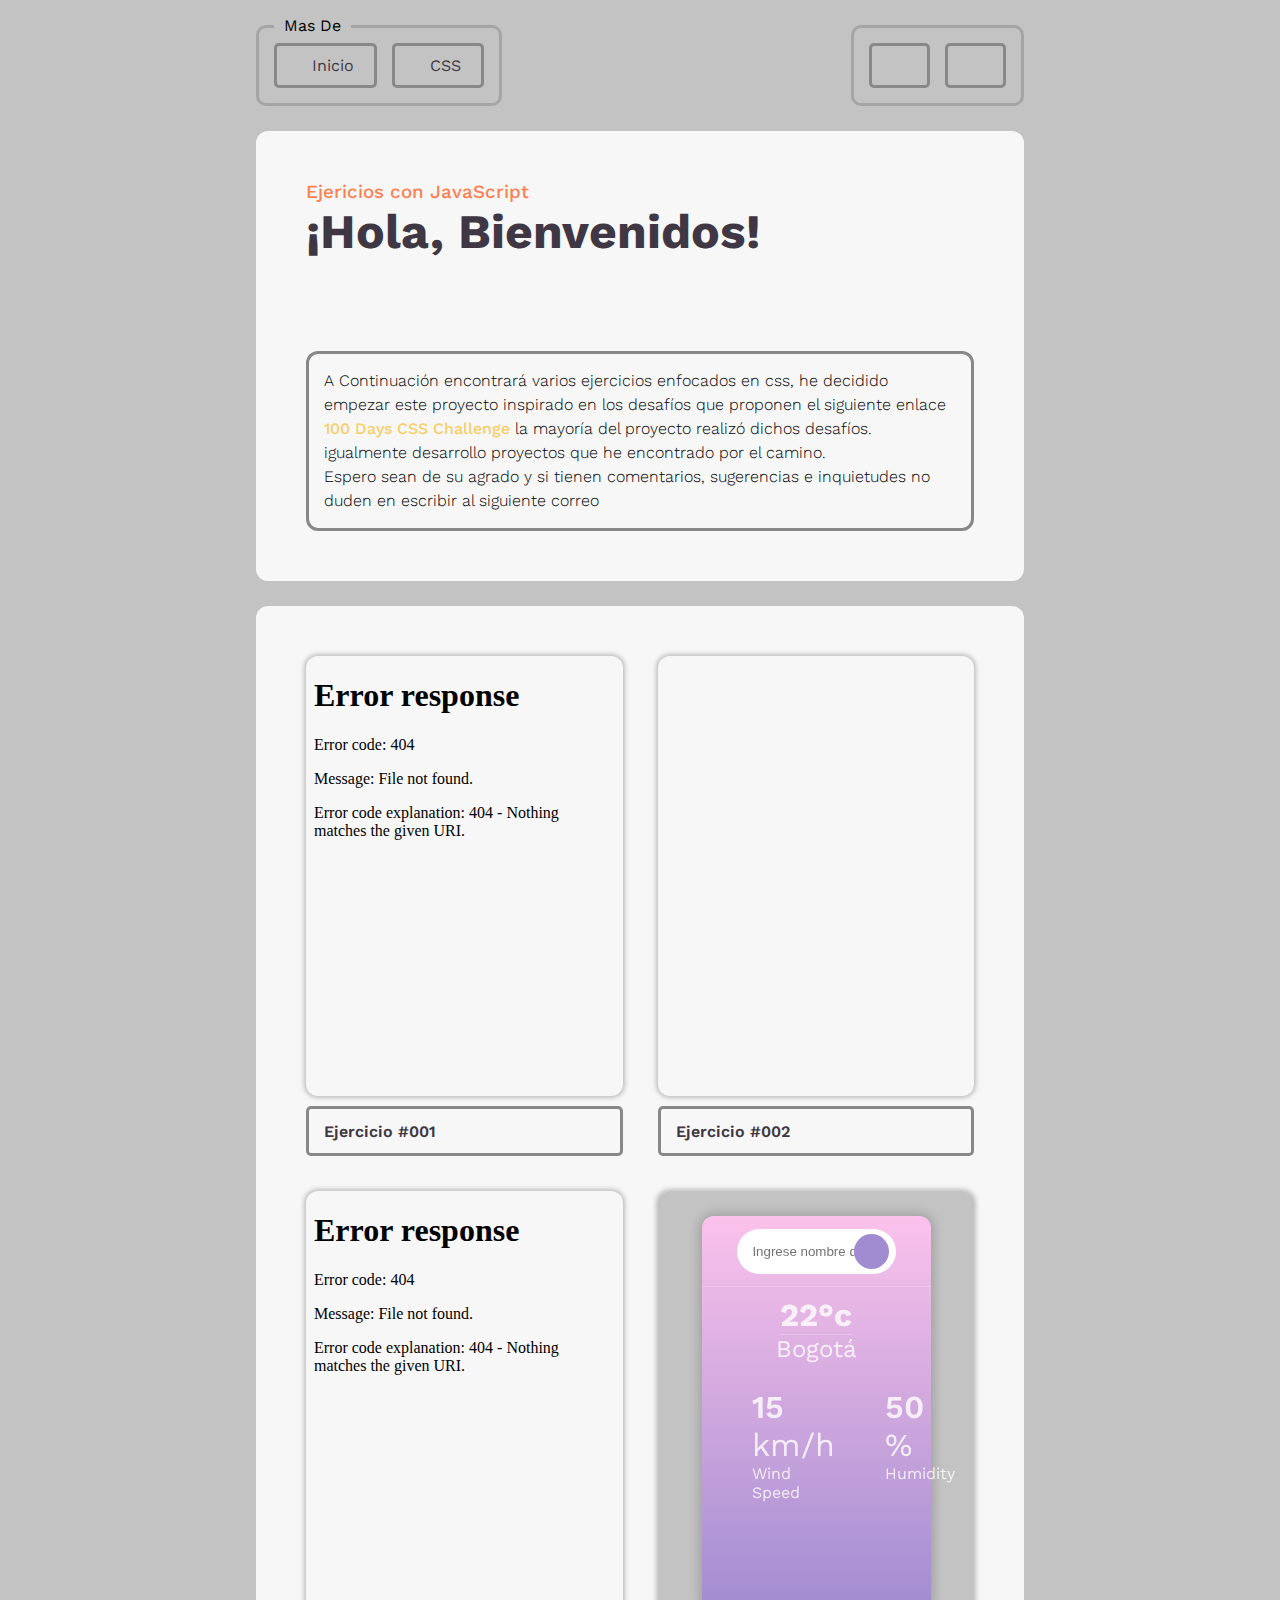
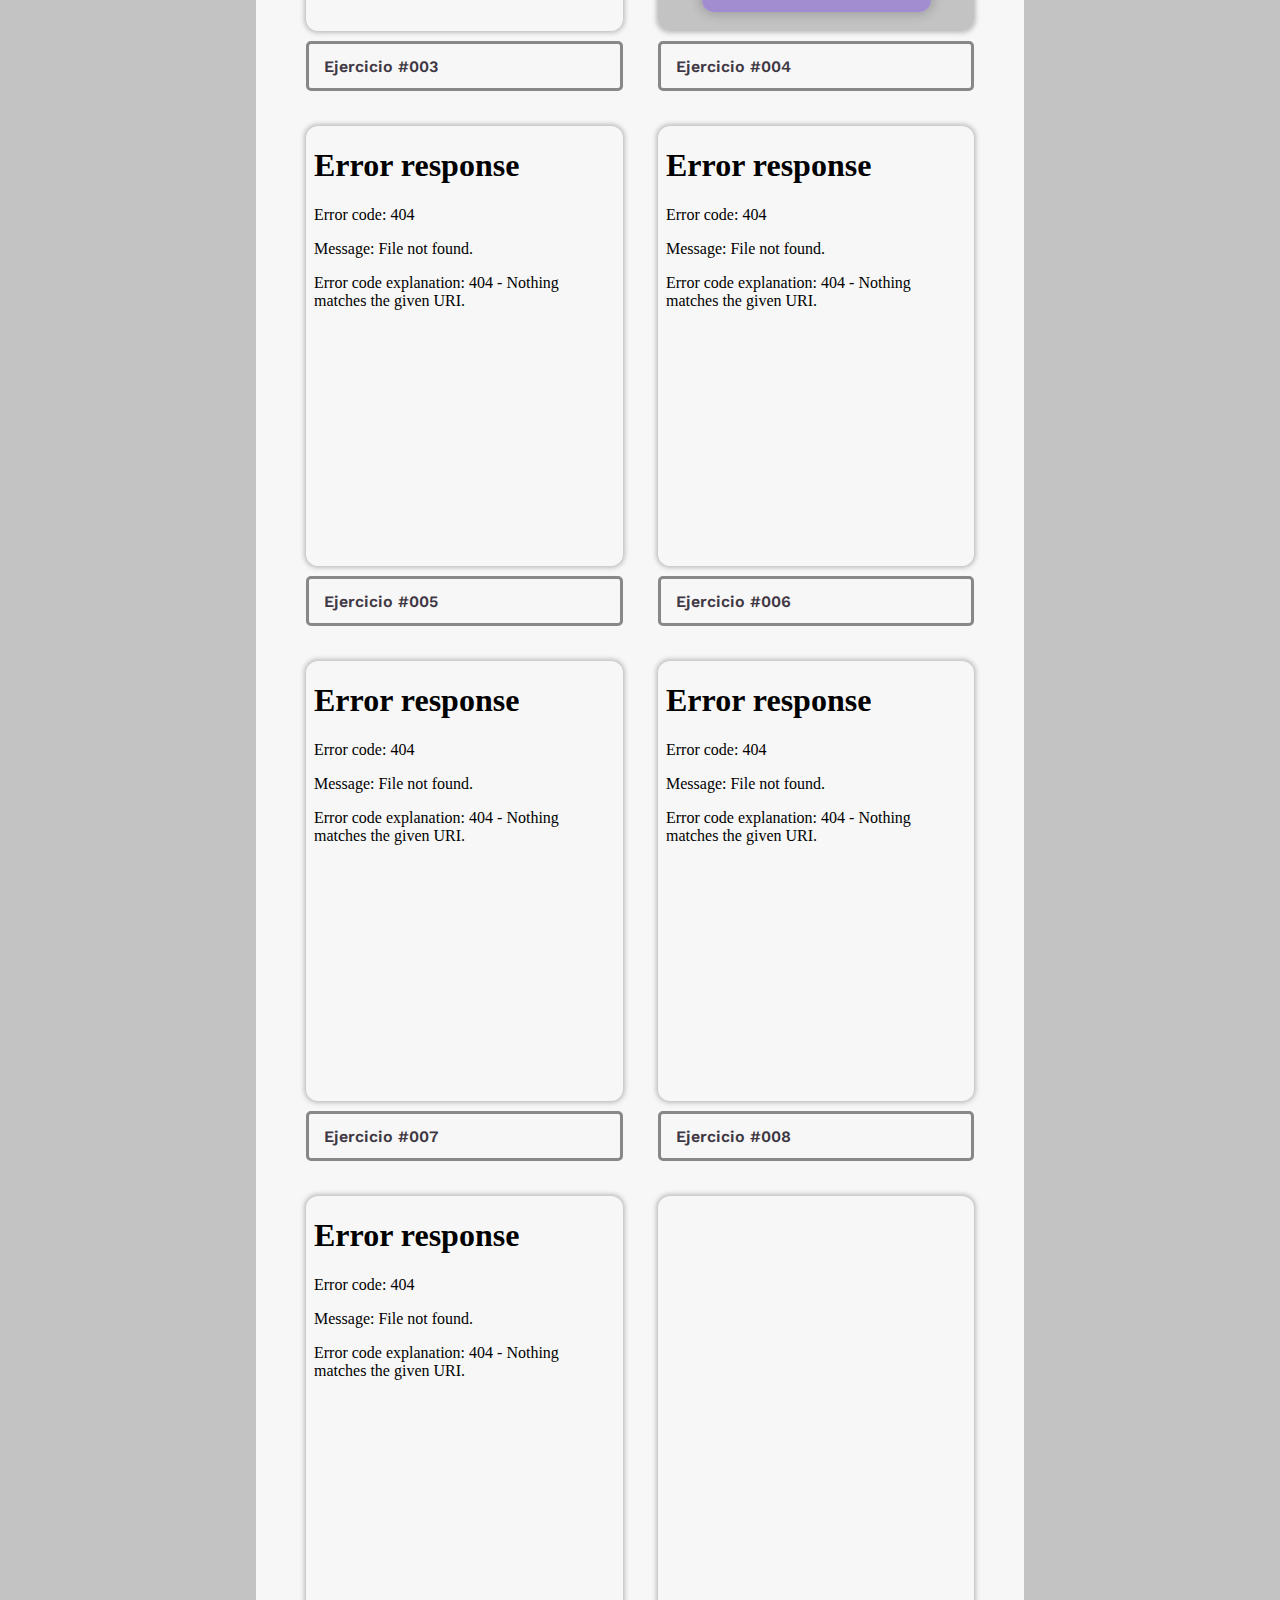
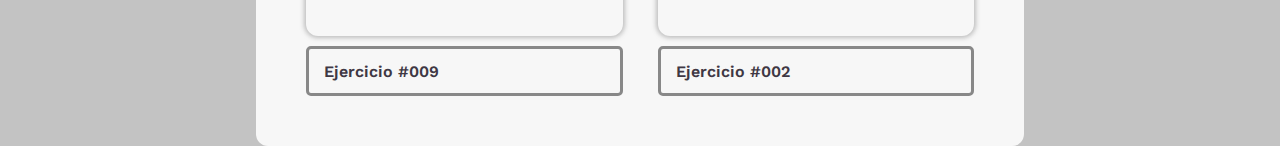
==== index.html @ 31042595 "Ejercicio 004 - clima (organizando sitio)" ====
<!DOCTYPE html>
<html lang="en">
  <head>
    <meta charset="UTF-8">
    <meta name="viewport" content="width=device-width, initial-scale=1.0">
    <title>Ejercicios--JS</title>
    <link rel="stylesheet" href="css/styles.css">
    <link rel="stylesheet" href="https://cdnjs.cloudflare.com/ajax/libs/font-awesome/6.4.2/css/all.min.css"
    integrity="sha512-z3gLpd7yknf1YoNbCzqRKc4qyor8gaKU1qmn+CShxbuBusANI9QpRohGBreCFkKxLhei6S9CQXFEbbKuqLg0DA=="
    crossorigin="anonymous" referrerpolicy="no-referrer" />
  </head>
  <body>

    <header>
      <section class="headerGeneral">
        <div class="headerGeneral__buttons">
          <span>Mas De </span>
          <a href="../index.html"><i class="fa-solid fa-caret-left"></i>Inicio</a>
          <a href="https://github.com/JDDAR/CSS/tree/main/002"> <i class="fa-brands fa-github-alt"></i>CSS</a>
        </div>
        <div class="headerGeneral__social">
          <a href="../index.html"><i class="fa-solid fa-caret-left"></i></a>
          <a href="https://github.com/JDDAR/CSS/tree/main/002"> <i class="fa-brands fa-github-alt"></i></a>
        </div>
      </section>
    </header>

    <section class="container">
      <section class="description">
        <div class="description__content">
          <div class="description__title-container">
            <h3>Ejericios con JavaScript</h3>
            <h1 class="description__title">¡Hola, Bienvenidos!</h1>

          </div>
          <div class="description__text">
            <p>
            A Continuación encontrará varios ejercicios enfocados en css, he decidido empezar este proyecto 
            inspirado en los desafíos que proponen el siguiente enlace <a href="https://100dayscss.com/">100 Days CSS Challenge</a> 
            la mayoría del proyecto realizó dichos desafíos. igualmente desarrollo proyectos que he encontrado por el camino.    
            </p>
            <p>
            Espero sean de su agrado y si tienen comentarios, sugerencias e inquietudes no duden en escribir al siguiente correo
            </p>
          </div>
        </div>
      </section>

    </section>

    <section class="container">
      <section class="exercises">
        <div class="exercises__container">
          <div class="exercises__number">
            <iframe src="./001/index.html" frameborder="0" scolling="no" allowfullscreen="true" allowtransparency="true" sandbox="allow-scripts allow-same-origin" loading="lazy"></iframe>
          </div>
          <div class="exercises__data">
            <div class="exercises__data-number">
              <h3>Ejercicio #001 </h3>
            </div>
            <div class="exercises__data-links">
              <a href="#"><i class="fa-brands fa-github-alt"></i></a>
              <a href="./001/index.html" target="_blank"><i class="fa-solid fa-eye"></i></a>
            </div>
          </div>
        </div>

        <div class="exercises__container">
          <div class="exercises__number">
            <iframe 
              src="./002/index.html" 
              frameborder="0"
              scolling="no"
              allowfullscreen="true"
              allowtransparency="true"
              sandbox="allow-scripts allow-same-origin"
              loading="lazy"
              >
            </iframe>
          </div>
          <div class="exercises__data">
            <div class="exercises__data-number">
              <h3>Ejercicio #002 </h3>
            </div>
            <div class="exercises__data-links">
              <a href="#"><i class="fa-brands fa-github-alt"></i></a>
              <a href="./002/index.html" target="_blank"><i class="fa-solid fa-eye"></i></a>
            </div>
          </div>
        </div>

        <div class="exercises__container">
          <div class="exercises__number">
            <iframe 
              src="./003/index.html" 
              frameborder="0"
              scolling="no"
              allowfullscreen="true"
              allowtransparency="true"
              sandbox="allow-scripts allow-same-origin"
              loading="lazy"
              >
            </iframe>
          </div>
          <div class="exercises__data">
            <div class="exercises__data-number">
              <h3>Ejercicio #003 </h3>
            </div>
            <div class="exercises__data-links">
              <a href="#"><i class="fa-brands fa-github-alt"></i></a>
              <a href="./003/index.html" target="_blank"><i class="fa-solid fa-eye"></i></a>
            </div>
          </div>
        </div>

        <div class="exercises__container">
          <div class="exercises__number">
            <iframe 
              src="./004/index.html" 
              frameborder="0"
              scolling="no"
              allowfullscreen="true"
              allowtransparency="true"
              sandbox="allow-scripts allow-same-origin"
              loading="lazy"
              >
            </iframe>
          </div>
          <div class="exercises__data">
            <div class="exercises__data-number">
              <h3>Ejercicio #004 </h3>
            </div>
            <div class="exercises__data-links">
              <a href="#"><i class="fa-brands fa-github-alt"></i></a>
              <a href="./004/index.html" target="_blank"><i class="fa-solid fa-eye"></i></a>
            </div>
          </div>
        </div>

        <div class="exercises__container">
          <div class="exercises__number">
            <iframe 
              src="./005/index.html" 
              frameborder="0"
              scolling="no"
              allowfullscreen="true"
              allowtransparency="true"
              sandbox="allow-scripts allow-same-origin"
              loading="lazy"
              >
            </iframe>
          </div>
          <div class="exercises__data">
            <div class="exercises__data-number">
              <h3>Ejercicio #005 </h3>
            </div>
            <div class="exercises__data-links">
              <a href="#"><i class="fa-brands fa-github-alt"></i></a>
              <a href="./005/index.html" target="_blank"><i class="fa-solid fa-eye"></i></a>
            </div>
          </div>
        </div>

        <div class="exercises__container">
          <div class="exercises__number">
            <iframe 
              src="./006/index.html" 
              frameborder="0"
              scolling="no"
              allowfullscreen="true"
              allowtransparency="true"
              sandbox="allow-scripts allow-same-origin"
              loading="lazy"
              >
            </iframe>
          </div>
          <div class="exercises__data">
            <div class="exercises__data-number">
              <h3>Ejercicio #006 </h3>
            </div>
            <div class="exercises__data-links">
              <a href="#"><i class="fa-brands fa-github-alt"></i></a>
              <a href="./006/index.html" target="_blank"><i class="fa-solid fa-eye"></i></a>
            </div>
          </div>
        </div>

        <div class="exercises__container">
          <div class="exercises__number">
            <iframe 
              src="./007/index.html" 
              frameborder="0"
              scolling="no"
              allowfullscreen="true"
              allowtransparency="true"
              sandbox="allow-scripts allow-same-origin"
              loading="lazy"
              >
            </iframe>
          </div>
          <div class="exercises__data">
            <div class="exercises__data-number">
              <h3>Ejercicio #007 </h3>
            </div>
            <div class="exercises__data-links">
              <a href="#"><i class="fa-brands fa-github-alt"></i></a>
              <a href="./007/index.html" target="_blank"><i class="fa-solid fa-eye"></i></a>
            </div>
          </div>
        </div>

        <div class="exercises__container">
          <div class="exercises__number">
            <iframe 
              src="./008/index.html" 
              frameborder="0"
              scolling="no"
              allowfullscreen="true"
              allowtransparency="true"
              sandbox="allow-scripts allow-same-origin"
              loading="lazy"
              >
            </iframe>
          </div>
          <div class="exercises__data">
            <div class="exercises__data-number">
              <h3>Ejercicio #008 </h3>
            </div>
            <div class="exercises__data-links">
              <a href="#"><i class="fa-brands fa-github-alt"></i></a>
              <a href="./008/index.html" target="_blank"><i class="fa-solid fa-eye"></i></a>
            </div>
          </div>
        </div>

        <div class="exercises__container">
          <div class="exercises__number">
            <iframe 
              src="./009/index.html" 
              frameborder="0"
              scolling="no"
              allowfullscreen="true"
              allowtransparency="true"
              sandbox="allow-scripts allow-same-origin"
              loading="lazy"
              >
            </iframe>
          </div>
          <div class="exercises__data">
            <div class="exercises__data-number">
              <h3>Ejercicio #009 </h3>
            </div>
            <div class="exercises__data-links">
              <a href="#"><i class="fa-brands fa-github-alt"></i></a>
              <a href="./009/index.html" target="_blank"><i class="fa-solid fa-eye"></i></a>
            </div>
          </div>
        </div>

        <div class="exercises__container">
          <div class="exercises__number">
            <iframe 
              src="./002/index.html" 
              frameborder="0"
              scolling="no"
              allowfullscreen="true"
              allowtransparency="true"
              sandbox="allow-scripts allow-same-origin"
              loading="lazy"
              >
            </iframe>
          </div>
          <div class="exercises__data">
            <div class="exercises__data-number">
              <h3>Ejercicio #002 </h3>
            </div>
            <div class="exercises__data-links">
              <a href="#"><i class="fa-brands fa-github-alt"></i></a>
              <a href="./002/index.html" target="_blank"><i class="fa-solid fa-eye"></i></a>
            </div>
          </div>
        </div>
      </section>
    </section>
  </body>
</html>
---- css/styles.css ----
@import url("https://fonts.googleapis.com/css2?family=Work+Sans:wght@200;300;400;500;600;700&display=swap");
/* Fonts */
* {
  margin: 0;
  padding: 0;
  box-sizing: border-box;
}

.container {
  width: 60%;
  margin: auto;
}

.description {
  height: 50vh;
  margin: auto;
  margin-bottom: 25px;
  position: relative;
}
.description__content {
  background-color: #f7f7f7;
  height: 100%;
  widows: 100%;
  border-radius: 12px;
  padding: 50px;
  display: flex;
  flex-direction: column;
  justify-content: space-between;
}
.description__title-container {
  display: flex;
  flex-direction: column;
}
.description__title-container h3 {
  font-weight: 500;
  color: #ff7f50;
}
.description__title {
  font-size: 3rem;
  color: #3f3844;
}
.description__text {
  border: 3px solid #888888;
  border-radius: 12px;
  padding: 15px;
}
.description__text p {
  font-weight: 300;
  line-height: 1.5rem;
}
.description__text p a {
  text-decoration: none;
  color: #f7ce68;
  font-weight: 500;
}

.exercises {
  background: #f7f7f7;
  padding: 50px;
  border-radius: 12px;
  display: grid;
  grid-template-columns: 1fr 1fr;
  gap: 35px;
}
.exercises__container {
  border: 0px solid blueviolet;
  width: 100%;
  height: 500px;
  display: flex;
  flex-direction: column;
  gap: 10px;
}
.exercises__container iframe {
  width: 100%;
  height: 100%;
  border-radius: 12px;
  box-shadow: 0px 0px 4px 2px rgba(136, 136, 136, 0.5);
}
.exercises__number {
  width: 100%;
  height: 100%;
}
.exercises__data {
  width: 100%;
  height: 10%;
  border: 3px solid #888888;
  display: flex;
  justify-content: space-between;
  align-items: center;
  padding: 15px;
  border-radius: 5px;
}
.exercises__data-number h3 {
  font-size: 1rem;
  font-weight: 600;
  color: #3f3844;
}
.exercises__data-links a {
  color: #f7ce68;
  margin-left: 15px;
}

@media (max-width: 900px) {
  .exercises {
    grid-template-columns: 1fr;
  }
}
.headerGeneral {
  width: 60%;
  margin: 25px auto 25px auto;
  display: flex;
  justify-content: space-between;
}
.headerGeneral__buttons, .headerGeneral__social {
  position: relative;
  display: flex;
  align-items: center;
  gap: 15px;
}
.headerGeneral__buttons a, .headerGeneral__social a {
  padding: 10px 20px;
  border: 3px solid #888888;
  border-radius: 5px;
  color: #3f3844;
  text-decoration: none;
}
.headerGeneral__buttons a:hover, .headerGeneral__social a:hover {
  background-color: #fbbb9b;
  background-image: linear-gradient(113deg, #fbbb9b 0%, #F7CE68 39%);
}
.headerGeneral__buttons i, .headerGeneral__social i {
  margin-right: 15px;
}
.headerGeneral__buttons, .headerGeneral__social {
  border: 3px solid rgba(136, 136, 136, 0.5);
  padding: 15px;
  border-radius: 10px;
}
.headerGeneral__buttons span, .headerGeneral__social span {
  font-size: 1rem;
  position: absolute;
  top: -12px;
  background-color: #c3c3c3;
  padding: 0px 10px;
}

@media (max-width: 560px) {
  .headerGeneral {
    display: none;
  }
}
body {
  background: #c3c3c3;
  font-family: Work Sans, sans-serif;
}

/*# sourceMappingURL=styles.css.map */
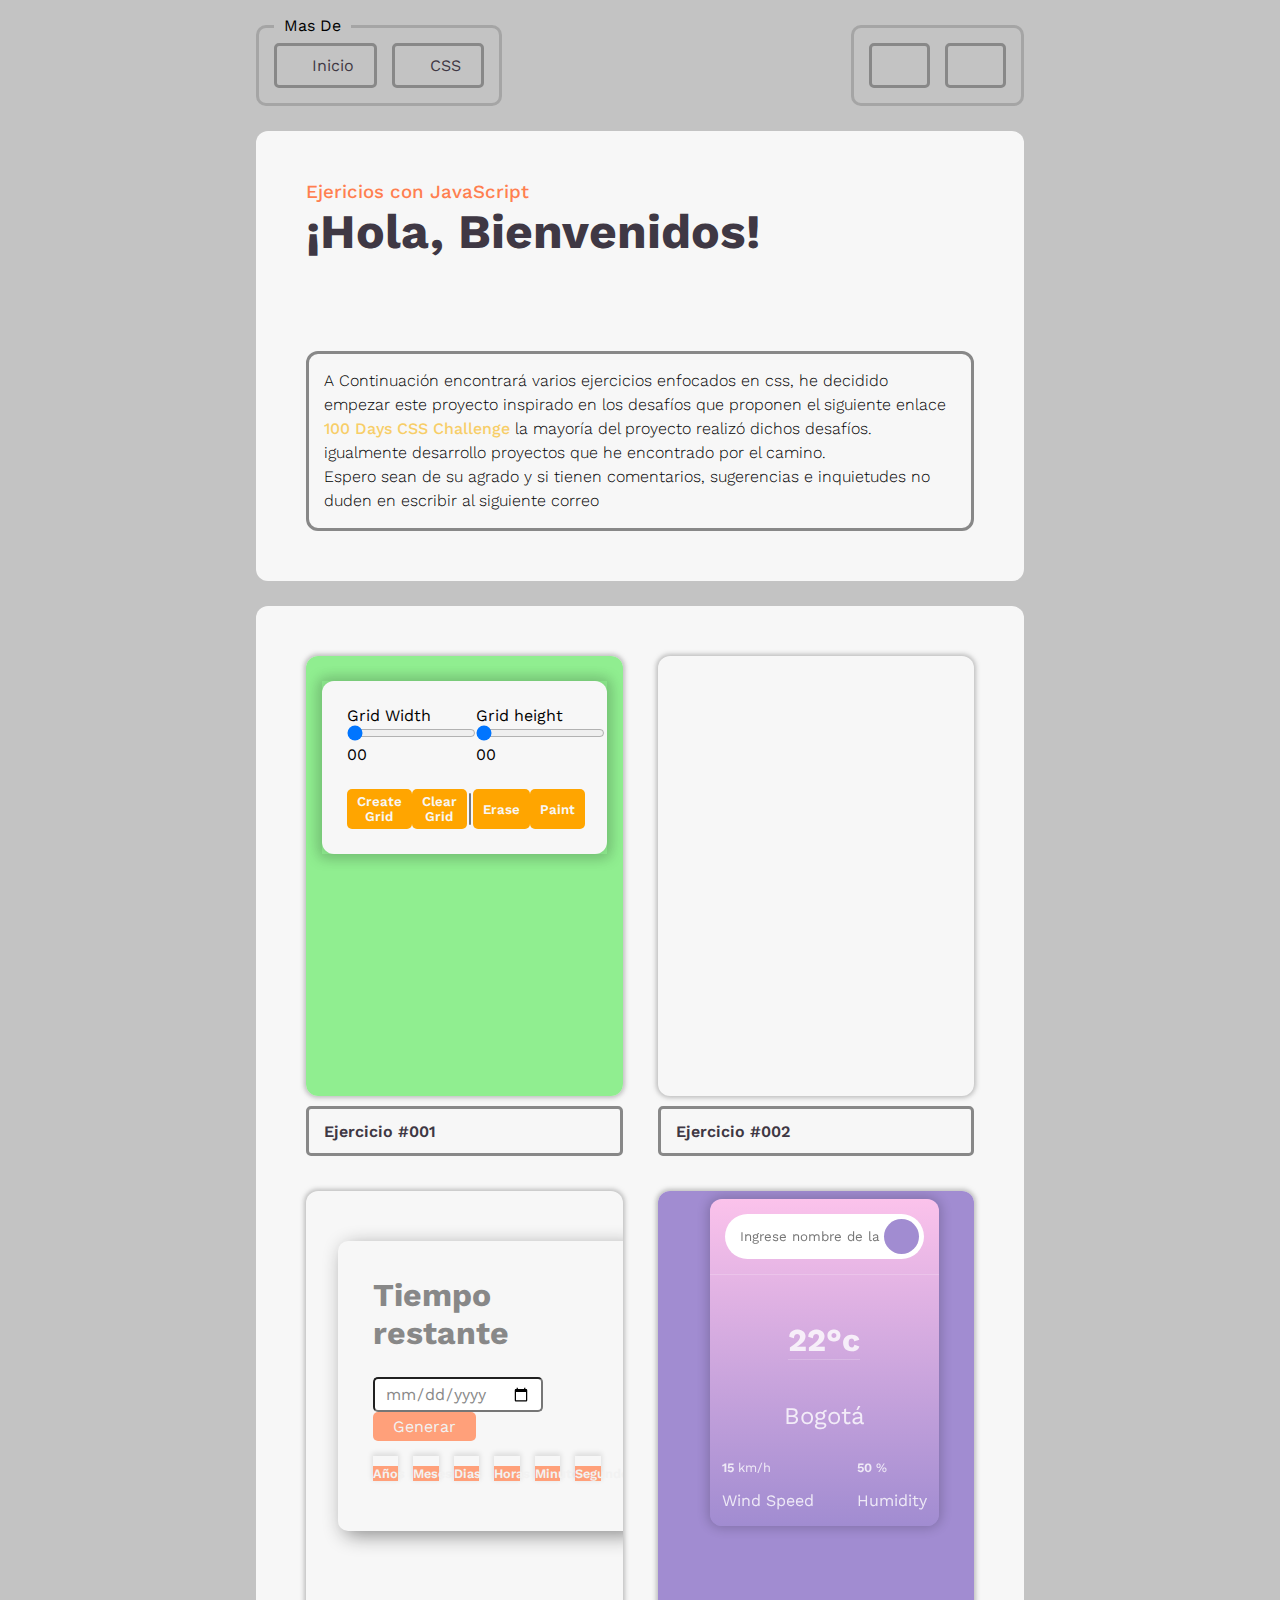
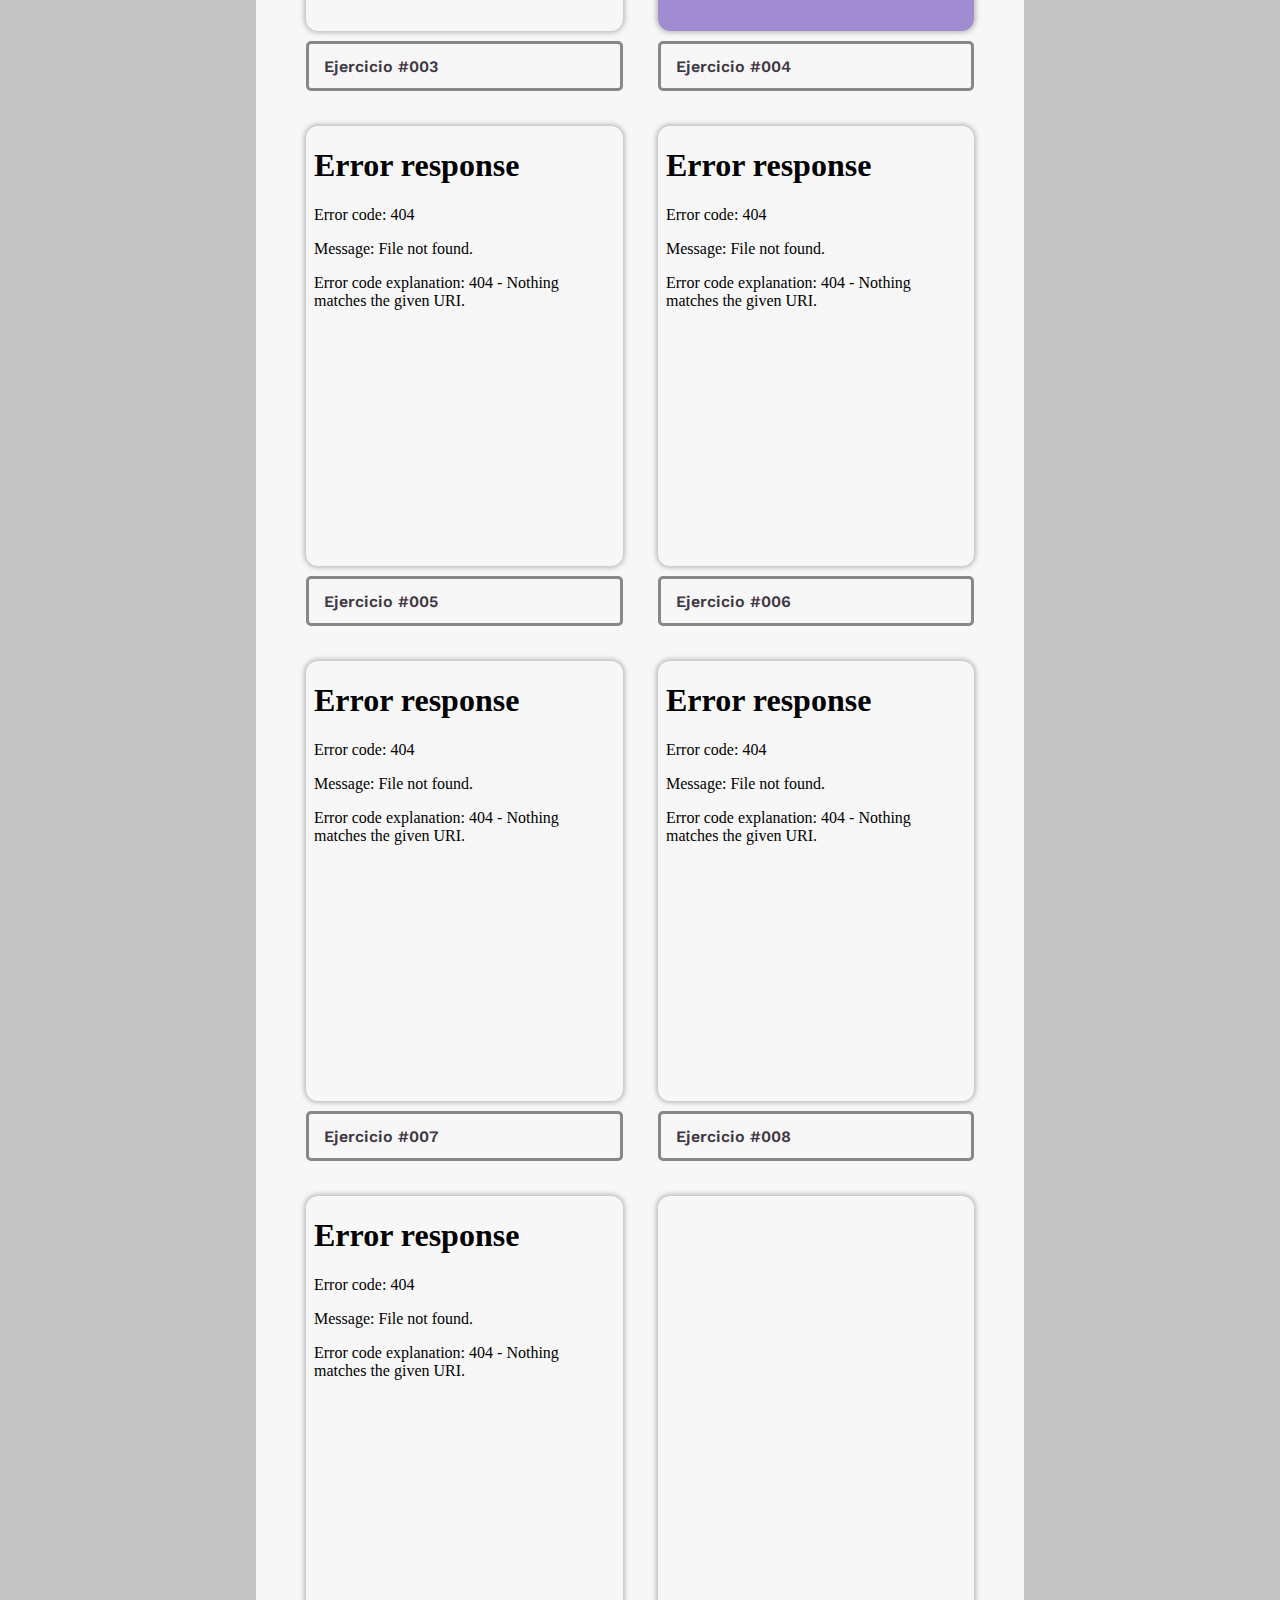
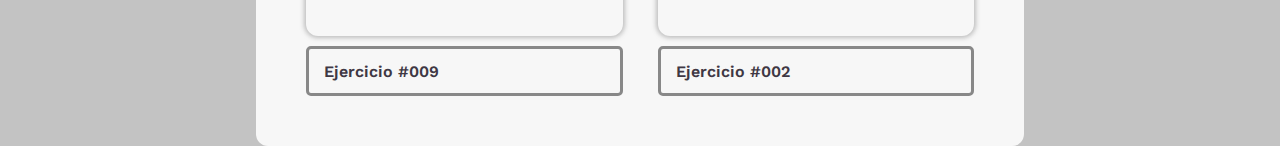
==== commit 0842a386: "Ejercicio 001 -- Un poco projecto principal" ====
--- a/index.html
+++ b/index.html
@@ -5,6 +5,7 @@
     <meta name="viewport" content="width=device-width, initial-scale=1.0">
     <title>Ejercicios--JS</title>
     <link rel="stylesheet" href="css/styles.css">
+    <link rel="stylesheet" href="css/headeGeneral.css">
     <link rel="stylesheet" href="https://cdnjs.cloudflare.com/ajax/libs/font-awesome/6.4.2/css/all.min.css"
     integrity="sha512-z3gLpd7yknf1YoNbCzqRKc4qyor8gaKU1qmn+CShxbuBusANI9QpRohGBreCFkKxLhei6S9CQXFEbbKuqLg0DA=="
     crossorigin="anonymous" referrerpolicy="no-referrer" />
--- a/css/styles.css
+++ b/css/styles.css
@@ -105,50 +105,7 @@
     grid-template-columns: 1fr;
   }
 }
-.headerGeneral {
-  width: 60%;
-  margin: 25px auto 25px auto;
-  display: flex;
-  justify-content: space-between;
-}
-.headerGeneral__buttons, .headerGeneral__social {
-  position: relative;
-  display: flex;
-  align-items: center;
-  gap: 15px;
-}
-.headerGeneral__buttons a, .headerGeneral__social a {
-  padding: 10px 20px;
-  border: 3px solid #888888;
-  border-radius: 5px;
-  color: #3f3844;
-  text-decoration: none;
-}
-.headerGeneral__buttons a:hover, .headerGeneral__social a:hover {
-  background-color: #fbbb9b;
-  background-image: linear-gradient(113deg, #fbbb9b 0%, #F7CE68 39%);
-}
-.headerGeneral__buttons i, .headerGeneral__social i {
-  margin-right: 15px;
-}
-.headerGeneral__buttons, .headerGeneral__social {
-  border: 3px solid rgba(136, 136, 136, 0.5);
-  padding: 15px;
-  border-radius: 10px;
-}
-.headerGeneral__buttons span, .headerGeneral__social span {
-  font-size: 1rem;
-  position: absolute;
-  top: -12px;
-  background-color: #c3c3c3;
-  padding: 0px 10px;
-}
 
-@media (max-width: 560px) {
-  .headerGeneral {
-    display: none;
-  }
-}
 body {
   background: #c3c3c3;
   font-family: Work Sans, sans-serif;
--- a/css/headeGeneral.css
+++ b/css/headeGeneral.css
@@ -0,0 +1,48 @@
+@import url("https://fonts.googleapis.com/css2?family=Work+Sans:wght@200;300;400;500;600;700&display=swap");
+*{ 
+  font-family: Work Sans, sans-serif;
+} 
+.headerGeneral {
+  width: 60%;
+  margin: 25px auto 25px auto;
+  display: flex;
+  justify-content: space-between;
+}
+.headerGeneral__buttons, .headerGeneral__social {
+  position: relative;
+  display: flex;
+  align-items: center;
+  gap: 15px;
+}
+.headerGeneral__buttons a, .headerGeneral__social a {
+  padding: 10px 20px;
+  border: 3px solid #888888;
+  border-radius: 5px;
+  color: #3f3844;
+  text-decoration: none;
+}
+.headerGeneral__buttons a:hover, .headerGeneral__social a:hover {
+  background-color: #fbbb9b;
+  background-image: linear-gradient(113deg, #fbbb9b 0%, #F7CE68 39%);
+}
+.headerGeneral__buttons i, .headerGeneral__social i {
+  margin-right: 15px;
+}
+.headerGeneral__buttons, .headerGeneral__social {
+  border: 3px solid rgba(136, 136, 136, 0.5);
+  padding: 15px;
+  border-radius: 10px;
+}
+.headerGeneral__buttons span, .headerGeneral__social span {
+  font-size: 1rem;
+  position: absolute;
+  top: -12px;
+  background-color: #c3c3c3;
+  padding: 0px 10px;
+}
+
+@media (max-width: 560px) {
+  .headerGeneral {
+    display: none;
+  }
+}
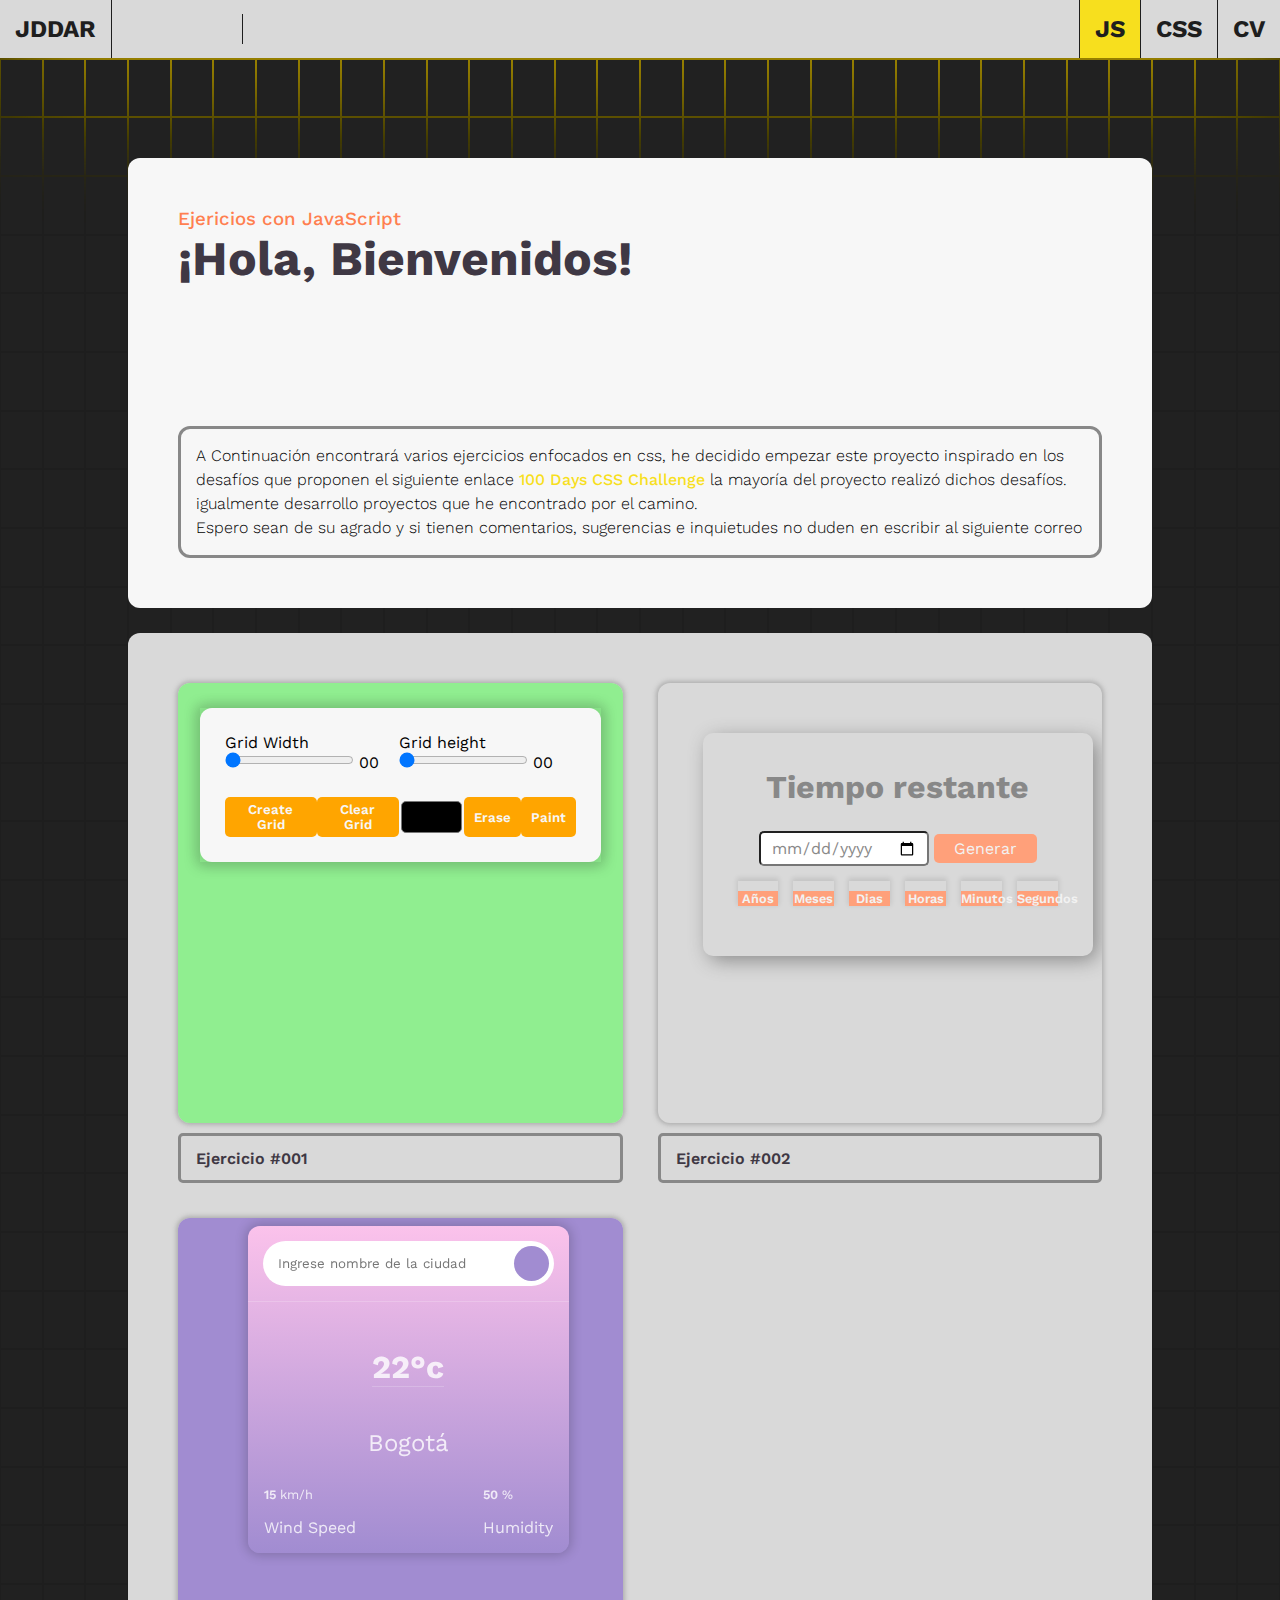
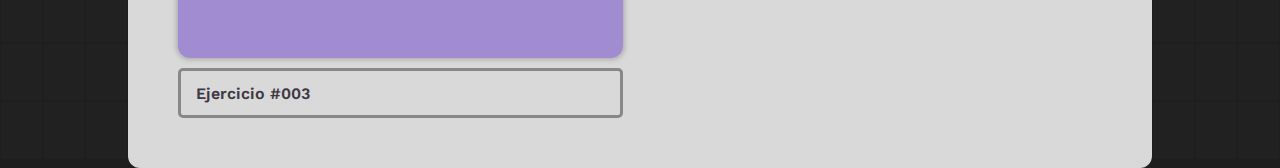
==== commit 7f515ad7: "JS Ejercicios Coprrigiendo estilos" ====
--- a/index.html
+++ b/index.html
@@ -5,26 +5,41 @@
     <meta name="viewport" content="width=device-width, initial-scale=1.0">
     <title>Ejercicios--JS</title>
     <link rel="stylesheet" href="css/styles.css">
-    <link rel="stylesheet" href="css/headeGeneral.css">
+    <link rel="stylesheet" href="css/headerGeneral.css">
     <link rel="stylesheet" href="https://cdnjs.cloudflare.com/ajax/libs/font-awesome/6.4.2/css/all.min.css"
     integrity="sha512-z3gLpd7yknf1YoNbCzqRKc4qyor8gaKU1qmn+CShxbuBusANI9QpRohGBreCFkKxLhei6S9CQXFEbbKuqLg0DA=="
     crossorigin="anonymous" referrerpolicy="no-referrer" />
   </head>
   <body>
-
-    <header>
-      <section class="headerGeneral">
-        <div class="headerGeneral__buttons">
-          <span>Mas De </span>
-          <a href="../index.html"><i class="fa-solid fa-caret-left"></i>Inicio</a>
-          <a href="https://github.com/JDDAR/CSS/tree/main/002"> <i class="fa-brands fa-github-alt"></i>CSS</a>
-        </div>
-        <div class="headerGeneral__social">
-          <a href="../index.html"><i class="fa-solid fa-caret-left"></i></a>
-          <a href="https://github.com/JDDAR/CSS/tree/main/002"> <i class="fa-brands fa-github-alt"></i></a>
-        </div>
-      </section>
-    </header>
+    <section class="bg">
+      <div class="bg__cuadricula" id="bg__cuadricula">
+        <div class="bgAdmin"></div>
+      </div>
+      <header class="header-Primary">
+        <section class="header-Primary__logo">
+          <h2>JDDAR</h2>
+        </section>
+        <section class="header-Primary__social">
+          <a href=""><i class="fa-solid fa-envelope"></i></a>
+          <a href="https://www.linkedin.com/in/josedanielanacona/" target="_blank"><i class="fa-brands fa-linkedin"></i></a>
+          <a href="https://github.com/JDDAR" target="_blank"><i class="fa-brands fa-github-alt"></i></a>
+          <a href="https://wa.link/y7bm74" target="_blank"><i class="fa-brands fa-whatsapp"></i></a>
+          <a href="https://telegram.me/joseDaniel" target="_blank"><i class="fa-brands fa-telegram"></i></a>
+        </section>
+        <article class="header__Plus">
+          <a href="" class="JS">
+            <h2>JS</h2>
+          </a>
+          <a href="https://jddar.github.io/EjerciciosCSSySASS/" class="CSS">
+            <h2>CSS</h2>
+          </a>
+          <a href="https://jddar.github.io/CV_JOSE_ANACONA/">
+            <h2>CV</h2>
+          </a>
+    
+          </articl>
+    
+      </header>
 
     <section class="container">
       <section class="description">
@@ -61,31 +76,7 @@
             </div>
             <div class="exercises__data-links">
               <a href="#"><i class="fa-brands fa-github-alt"></i></a>
-              <a href="./001/index.html" target="_blank"><i class="fa-solid fa-eye"></i></a>
-            </div>
-          </div>
-        </div>
-
-        <div class="exercises__container">
-          <div class="exercises__number">
-            <iframe 
-              src="./002/index.html" 
-              frameborder="0"
-              scolling="no"
-              allowfullscreen="true"
-              allowtransparency="true"
-              sandbox="allow-scripts allow-same-origin"
-              loading="lazy"
-              >
-            </iframe>
-          </div>
-          <div class="exercises__data">
-            <div class="exercises__data-number">
-              <h3>Ejercicio #002 </h3>
-            </div>
-            <div class="exercises__data-links">
-              <a href="#"><i class="fa-brands fa-github-alt"></i></a>
-              <a href="./002/index.html" target="_blank"><i class="fa-solid fa-eye"></i></a>
+              <a href="./001/index.html"><i class="fa-solid fa-eye"></i></a>
             </div>
           </div>
         </div>
@@ -105,11 +96,11 @@
           </div>
           <div class="exercises__data">
             <div class="exercises__data-number">
-              <h3>Ejercicio #003 </h3>
+              <h3>Ejercicio #002 </h3>
             </div>
             <div class="exercises__data-links">
               <a href="#"><i class="fa-brands fa-github-alt"></i></a>
-              <a href="./003/index.html" target="_blank"><i class="fa-solid fa-eye"></i></a>
+              <a href="./003/index.html"><i class="fa-solid fa-eye"></i></a>
             </div>
           </div>
         </div>
@@ -129,159 +120,23 @@
           </div>
           <div class="exercises__data">
             <div class="exercises__data-number">
-              <h3>Ejercicio #004 </h3>
+              <h3>Ejercicio #003 </h3>
             </div>
             <div class="exercises__data-links">
               <a href="#"><i class="fa-brands fa-github-alt"></i></a>
-              <a href="./004/index.html" target="_blank"><i class="fa-solid fa-eye"></i></a>
+              <a href="./004/index.html"><i class="fa-solid fa-eye"></i></a>
             </div>
           </div>
         </div>
 
-        <div class="exercises__container">
-          <div class="exercises__number">
-            <iframe 
-              src="./005/index.html" 
-              frameborder="0"
-              scolling="no"
-              allowfullscreen="true"
-              allowtransparency="true"
-              sandbox="allow-scripts allow-same-origin"
-              loading="lazy"
-              >
-            </iframe>
-          </div>
-          <div class="exercises__data">
-            <div class="exercises__data-number">
-              <h3>Ejercicio #005 </h3>
-            </div>
-            <div class="exercises__data-links">
-              <a href="#"><i class="fa-brands fa-github-alt"></i></a>
-              <a href="./005/index.html" target="_blank"><i class="fa-solid fa-eye"></i></a>
-            </div>
-          </div>
-        </div>
 
-        <div class="exercises__container">
-          <div class="exercises__number">
-            <iframe 
-              src="./006/index.html" 
-              frameborder="0"
-              scolling="no"
-              allowfullscreen="true"
-              allowtransparency="true"
-              sandbox="allow-scripts allow-same-origin"
-              loading="lazy"
-              >
-            </iframe>
-          </div>
-          <div class="exercises__data">
-            <div class="exercises__data-number">
-              <h3>Ejercicio #006 </h3>
-            </div>
-            <div class="exercises__data-links">
-              <a href="#"><i class="fa-brands fa-github-alt"></i></a>
-              <a href="./006/index.html" target="_blank"><i class="fa-solid fa-eye"></i></a>
-            </div>
-          </div>
-        </div>
 
-        <div class="exercises__container">
-          <div class="exercises__number">
-            <iframe 
-              src="./007/index.html" 
-              frameborder="0"
-              scolling="no"
-              allowfullscreen="true"
-              allowtransparency="true"
-              sandbox="allow-scripts allow-same-origin"
-              loading="lazy"
-              >
-            </iframe>
-          </div>
-          <div class="exercises__data">
-            <div class="exercises__data-number">
-              <h3>Ejercicio #007 </h3>
-            </div>
-            <div class="exercises__data-links">
-              <a href="#"><i class="fa-brands fa-github-alt"></i></a>
-              <a href="./007/index.html" target="_blank"><i class="fa-solid fa-eye"></i></a>
-            </div>
-          </div>
-        </div>
 
-        <div class="exercises__container">
-          <div class="exercises__number">
-            <iframe 
-              src="./008/index.html" 
-              frameborder="0"
-              scolling="no"
-              allowfullscreen="true"
-              allowtransparency="true"
-              sandbox="allow-scripts allow-same-origin"
-              loading="lazy"
-              >
-            </iframe>
-          </div>
-          <div class="exercises__data">
-            <div class="exercises__data-number">
-              <h3>Ejercicio #008 </h3>
-            </div>
-            <div class="exercises__data-links">
-              <a href="#"><i class="fa-brands fa-github-alt"></i></a>
-              <a href="./008/index.html" target="_blank"><i class="fa-solid fa-eye"></i></a>
-            </div>
-          </div>
-        </div>
 
-        <div class="exercises__container">
-          <div class="exercises__number">
-            <iframe 
-              src="./009/index.html" 
-              frameborder="0"
-              scolling="no"
-              allowfullscreen="true"
-              allowtransparency="true"
-              sandbox="allow-scripts allow-same-origin"
-              loading="lazy"
-              >
-            </iframe>
-          </div>
-          <div class="exercises__data">
-            <div class="exercises__data-number">
-              <h3>Ejercicio #009 </h3>
-            </div>
-            <div class="exercises__data-links">
-              <a href="#"><i class="fa-brands fa-github-alt"></i></a>
-              <a href="./009/index.html" target="_blank"><i class="fa-solid fa-eye"></i></a>
-            </div>
-          </div>
-        </div>
 
-        <div class="exercises__container">
-          <div class="exercises__number">
-            <iframe 
-              src="./002/index.html" 
-              frameborder="0"
-              scolling="no"
-              allowfullscreen="true"
-              allowtransparency="true"
-              sandbox="allow-scripts allow-same-origin"
-              loading="lazy"
-              >
-            </iframe>
-          </div>
-          <div class="exercises__data">
-            <div class="exercises__data-number">
-              <h3>Ejercicio #002 </h3>
-            </div>
-            <div class="exercises__data-links">
-              <a href="#"><i class="fa-brands fa-github-alt"></i></a>
-              <a href="./002/index.html" target="_blank"><i class="fa-solid fa-eye"></i></a>
-            </div>
-          </div>
-        </div>
       </section>
     </section>
+    </section>
+    <script src="JS/app.js"></script>
   </body>
 </html>
--- a/css/styles.css
+++ b/css/styles.css
@@ -15,6 +15,7 @@
   height: 50vh;
   margin: auto;
   margin-bottom: 25px;
+  margin-top: 100px;
   position: relative;
 }
 .description__content {
@@ -50,17 +51,18 @@
 }
 .description__text p a {
   text-decoration: none;
-  color: #f7ce68;
+  color: #F7DF1E;
   font-weight: 500;
 }
 
 .exercises {
-  background: #f7f7f7;
+  background: #d9d9d9;
   padding: 50px;
   border-radius: 12px;
   display: grid;
   grid-template-columns: 1fr 1fr;
   gap: 35px;
+  position: relative;
 }
 .exercises__container {
   border: 0px solid blueviolet;
@@ -96,19 +98,131 @@
   color: #3f3844;
 }
 .exercises__data-links a {
-  color: #f7ce68;
+  color: #F7DF1E;
   margin-left: 15px;
 }
 
-@media (max-width: 900px) {
+@media (max-width: 1280px) {
+  .container {
+    width: 80%;
+  }
+}
+@media (max-width: 800px) {
   .exercises {
     grid-template-columns: 1fr;
   }
-}
-
-body {
-  background: #c3c3c3;
-  font-family: Work Sans, sans-serif;
+  .description__title-container h1 {
+    font-size: 2em;
+  }
+  .description {
+    height: auto;
+  }
+}
+@media (max-width: 500px) {
+  .container {
+    width: 90%;
+  }
+  .description {
+    margin-top: 200px;
+  }
+  .description__content {
+    padding: 20px;
+  }
+  .description__title-container {
+    margin-bottom: 35px;
+  }
+  .description__text {
+    border: 1px solid #888888;
+  }
+  .exercises {
+    padding: 5px;
+  }
+}
+.headerGeneral {
+  width: 60%;
+  margin: 25px auto 25px auto;
+  display: flex;
+  justify-content: space-between;
+}
+.headerGeneral__buttons, .headerGeneral__social {
+  position: relative;
+  display: flex;
+  align-items: center;
+  gap: 15px;
+}
+.headerGeneral__buttons a, .headerGeneral__social a {
+  padding: 10px 20px;
+  border: 3px solid #888888;
+  border-radius: 5px;
+  color: #3f3844;
+  text-decoration: none;
+}
+.headerGeneral__buttons a:hover, .headerGeneral__social a:hover {
+  background-color: #fbbb9b;
+  background-image: linear-gradient(113deg, #fbbb9b 0%, #F7CE68 39%);
+}
+.headerGeneral__buttons i, .headerGeneral__social i {
+  margin-right: 15px;
+}
+.headerGeneral__buttons, .headerGeneral__social {
+  border: 3px solid rgba(136, 136, 136, 0.5);
+  padding: 15px;
+  border-radius: 10px;
+}
+.headerGeneral__buttons span, .headerGeneral__social span {
+  font-size: 1rem;
+  position: absolute;
+  top: -12px;
+  background-color: #c3c3c3;
+  padding: 0px 10px;
+}
+
+@media (max-width: 560px) {
+  .headerGeneral {
+    display: none;
+  }
+}
+/*BGG */
+.bg {
+  background-color: #1e1e1e;
+  height: auto;
+  width: 100%;
+  position: absolute;
+  z-index: -1;
+}
+.bg__cuadricula {
+  position: absolute;
+  top: 0;
+  left: 0;
+  width: 100%;
+  height: 100%;
+  display: grid;
+  grid-template-columns: repeat(30, 1fr);
+  grid-template-rows: repeat(30, 1fr);
+  background: #1e1e1e;
+  filter: saturate(2);
+}
+.bg .colorBox {
+  z-index: 2;
+  filter: brightness(1.1);
+  transition: 1s ease;
+  position: relative;
+  margin: 1px;
+  background: #1e1e1e;
+}
+.bg .colorBox:hover {
+  background: #F7DF1E;
+  transition: 0s;
+}
+.bg .bgAdmin {
+  position: absolute;
+  top: 0;
+  left: 0;
+  width: 100%;
+  height: 80px;
+  background: #F7DF1E;
+  filter: blur(60px);
+  animation: scannerBox 6s linear infinite;
 }
 
 /*# sourceMappingURL=styles.css.map */
--- a/css/headerGeneral.css
+++ b/css/headerGeneral.css
@@ -0,0 +1,102 @@
+@import url('https://fonts.googleapis.com/css3?family=Work+Sans:wght@200;300;400;500;600;700&display=swap');
+
+:root {
+  --color-black-bg: #1e1e1e;
+  --color-white-bg: #d9d9d9;
+  --color-yellow-js: #F7DF1E;
+  --color-blue-css: #2965f1;
+}
+
+* {
+  font-family: Work Sans, sans-serif;
+}
+
+.header-Primary {
+  position: relative;
+  z-index: 10;
+  width: 100%;
+  height: auto;
+  display: flex;
+  align-items: center;
+  background: var(--color-white-bg);
+  color: var(--color-black-bg);
+  top: 0;
+}
+
+.header-Primary section {
+  display: flex;
+  align-items: center;
+  height: 100%;
+  border-right: 1px solid var(--color-black-bg);
+  padding: 15px;
+}
+
+.header-Primary__social {
+  display: flex;
+  gap: 25px;
+}
+
+.header-Primary__social a {
+  display: flex;
+  width: 100%;
+  text-align: center;
+  text-decoration: none;
+  color: var(--color-black-bg);
+}
+
+.header-Primary__social i {
+  font-size: 1.5em;
+  width: 100%;
+}
+
+.header__Plus {
+  position: absolute;
+  right: 0;
+  border-right: none;
+  display: flex;
+}
+
+.header__Plus a {
+  font-weight: 300;
+  display: flex;
+  align-items: center;
+  min-height: 100%;
+  border-left: 1px solid var(--color-black-bg);
+  padding: 15px;
+  text-decoration: none;
+  color: var(--color-black-bg);
+}
+
+.JS {
+  background-color: var(--color-yellow-js);
+  color: var(--color-white-bg);
+}
+
+.css {
+  background-color: var(--color-blue-css);
+}
+
+@media (max-width: 850px) {
+  #header-ejercicios {
+    display: none;
+  }
+}
+
+@media (max-width: 500px) {
+  .header-Primary {
+    display: flex;
+    flex-direction: column;
+  }
+
+  .header-Primary section {
+    width: 100%;
+    border-right: none;
+    border-bottom: 1px solid var(--color-black-bg);
+  }
+}
+
+@media (max-height: 400px) {
+  #header-ejercicios {
+    display: flex;
+  }
+}
